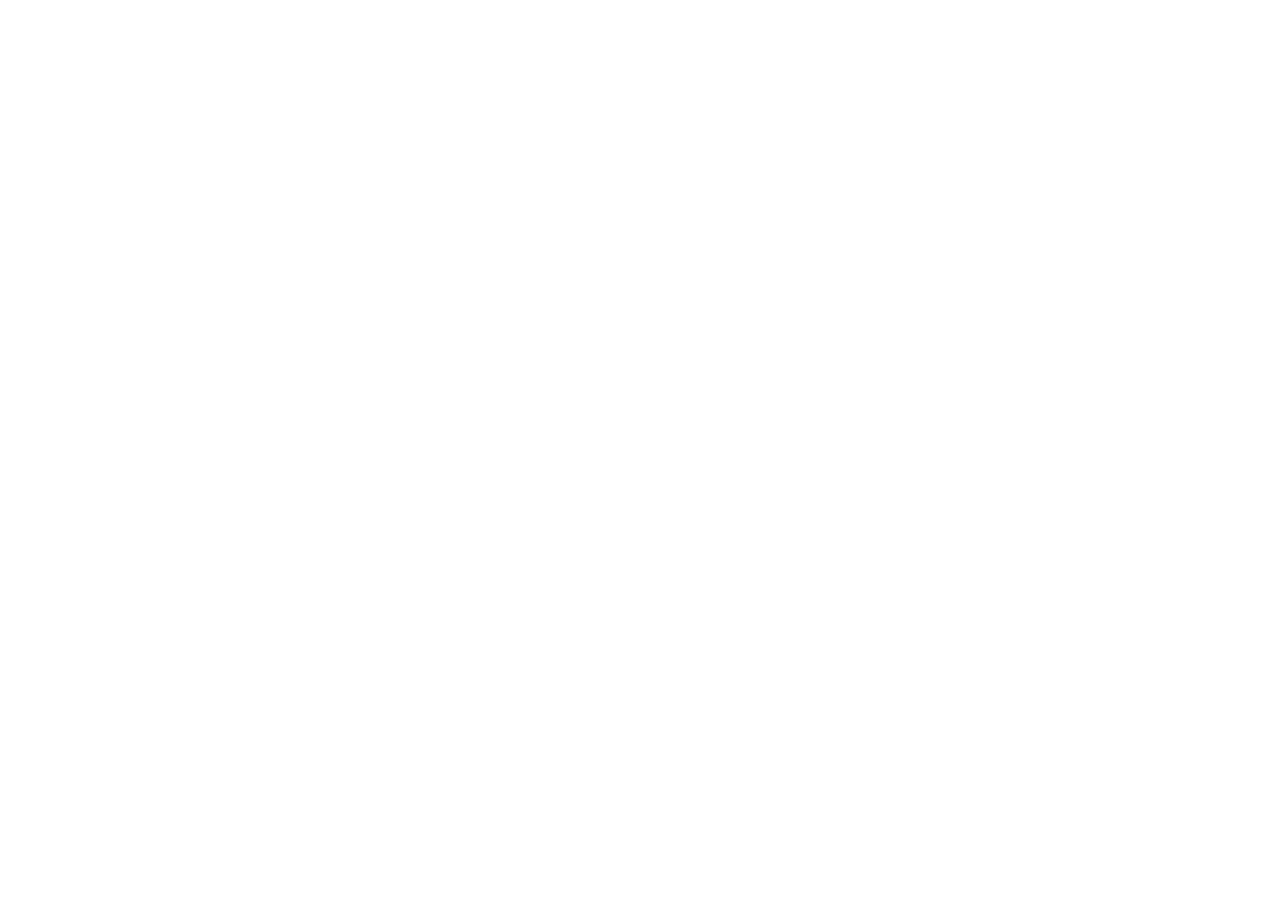
==== index.html @ 64173a0a "commit lan 1" ====
<html lang="en">

 <head>
     <meta charset="UTF-8">
     <meta name="viewport" content="width=device-width, initial-scale=1.0">
     <meta http-equiv="X-UA-Compatible" content="ie=edge">
     <link rel="stylesheet" href="index.css">
     <link href="https://pro.fontawesome.com/releases/v5.12.0/css/all.css" rel="stylesheet">
     <link rel="stylesheet" href="https://cdnjs.cloudflare.com/ajax/libs/font-awesome/5.11.2/css/all.min.css">
     <link href="https://fonts.googleapis.com/css?family=Open+Sans&display=swap" rel="stylesheet">
     <script src="https://www.gstatic.com/firebasejs/7.9.2/firebase-app.js"></script>
     <script src="https://www.gstatic.com/firebasejs/7.9.2/firebase-auth.js"></script>
     <script src="https://www.gstatic.com/firebasejs/7.9.2/firebase-firestore.js"></script>

     <script>
        
         var firebaseConfig = {
             apiKey: "AIzaSyAkQfJktu49QYyz54HTyRzKGg8hmGnRv_Q",
             authDomain: "wheretogo-b06b7.firebaseapp.com",
             databaseURL: "https://wheretogo-b06b7.firebaseio.com",
             projectId: "wheretogo-b06b7",
             storageBucket: "wheretogo-b06b7.appspot.com",
             messagingSenderId: "203133340545",
             appId: "1:203133340545:web:3f6811d3d455d923e5f680",
             measurementId: "G-H5BLBF9WV7"
         };
         firebase.initializeApp(firebaseConfig);
     </script>
     <script src="../classs/my project/js/components.js"></script>
     <script src="../classs/my project/js/main.js"></script>
     <script src="../classs/my project/js/view.js"></script>
     <script src="../classs/my project/js/controller.js"></script>
     <script src="../classs/my project/js/model.js"></script>
     <script src="my project/js/ultils.js"></script>
     <title>MIND X </title>
 </head>

 <body>
     <div id="app"></div>
 </body>

 </html>
---- index.css ----
* {
    margin: 0px;
    padding: 0px;
    font-size: 13px;
    box-sizing: border-box;
    font-family: 'Open Sans';
  }
  
  .input-wrapper>input {
    padding: 10px;
    width: 100%;
    height: 38px;
    border: 1px solid #f2f2f2;
    border-radius: 5px;
  }
  
  a {
    color: #000000;
    text-decoration: none;
  }
  
  a:hover {
    text-decoration: underline;
  }
  
  button {
    height: 38px;
    width: 120px;
    padding: 10px;
    border-radius: 5px;
    background: #4482ff;
    color: #ffffff;
  }
  
  button:hover {
    cursor: pointer;
  }
  
  button:disabled {
    background: #f2f2f2;
  }
  
  .btn-icon {
    height: 20px;
    width: 20px;
    padding: 0px;
  }
  
  /* nav */
  .main-nav {
    height: 38px;
    padding: 10px;
    display: flex;
    justify-content: flex-end;
    background: #4482ff;
    color: #ffffff;
  }
  
  .main-nav>* {
    margin-right: 10px;
  }
  
  /* auth */
  .sign-up-container {
    display: flex;
    justify-content: flex-end;
    height: 100vh;
    background: url("../img/register-background.jpg") center center no-repeat;
    background-size: cover;
  }
  
  .form-sign-up,.form-sign-in {
    min-width: 500px;
    background: #ffffff;
  }
  
  .sign-in-container {
    display: flex;
    justify-content: flex-end;
    height: 100vh;
    background: url("../img/login-background.jpg") center center no-repeat;
    background-size: cover;
  }
  
  .form-header>h3 {
    padding: 50px 0px;
    font-size: 32px;
    text-align: center;
    color: #7b8396;
  }
  
  .form-content {
    padding: 0px 50px;
  }
  
  .form-content>* {
    margin-bottom: 10px;
  }
  
  .name-wrapper {
    display: flex;
    justify-content: space-between;
  }
  
  .name-wrapper>.input-wrapper {
    width: calc(50% - 5px);
  }
  
  .form-footer {
    padding: 0px 50px;
    display: flex;
    justify-content: space-between;
  }
  
  .message-error {
    color: #ff0000;
  }
  
  .message-success {
    color: #00ff00;
  }
  
  /* chat */
  .chat-container {
    display: flex;
    width: 100%;
    height: calc(100vh - 38px);
  }
  
  .aside-left {
    width: 15%;
  }
  
  .current-conversation {
    width: 70%;
  }
  
  .aside-right {
    width: 15%;
  }
  
  .list-conversation {
    padding: 10px;
    max-height: 60%;
    overflow-y: auto;
  }
  
  .list-conversation>.conversation {
    margin-bottom: 10px;
  }
  
  .conversation:hover {
    cursor: pointer;
  }
  
  .conversation.current {
    background: #f2f2f2;
  }
  
  .conversation-title {
    font-weight: 700;
    white-space: nowrap;
    overflow: hidden;
    text-overflow: ellipsis;
  }
  
  .conversation-members {
    font-size: 10px;
    font-style: italic;
  }
  
  .form-add-conversation {
    padding: 10px;
  }
  
  .form-add-conversation>* {
    margin-bottom: 10px;
  }
  
  .list-message-chat {
    width: 100%;
    height: calc(100% - 38px);
    padding: 10px;
    overflow-y: auto;
  }
  
  .list-message-chat>.message-chat {
    margin-bottom: 10px;
  }
  
  .message-chat>span {
    max-width: 50%;
    display: inline-block;
    padding: 10px;
    border: 1px solid #4482ff;
    border-radius: 5px;
    color: #4482ff;
    word-break: break-word;
  }
  
  .message-chat.your {
    text-align: right;
  }
  
  .form-add-message-chat {
    display: flex;
    width: 100%;
    height: 38px;
  }
  
  .form-add-message-chat>.input-wrapper {
    width: calc(100% - 120px);
    /* width: 100%; */
  }
  
  .details-current-conversation {
    padding: 10px;
  }
  
  .details-current-conversation>* {
    margin-bottom: 10px;
  }
  
  .conversation-email {
    font-weight: 700;
    white-space: nowrap;
    overflow: hidden;
    text-overflow: ellipsis;
  }
  
  .conversation-created-at {
    font-size: 10px;
    font-style: italic;
  }
  
  .btn-leave-conversation-wrapper {
    padding: 10px;
  }
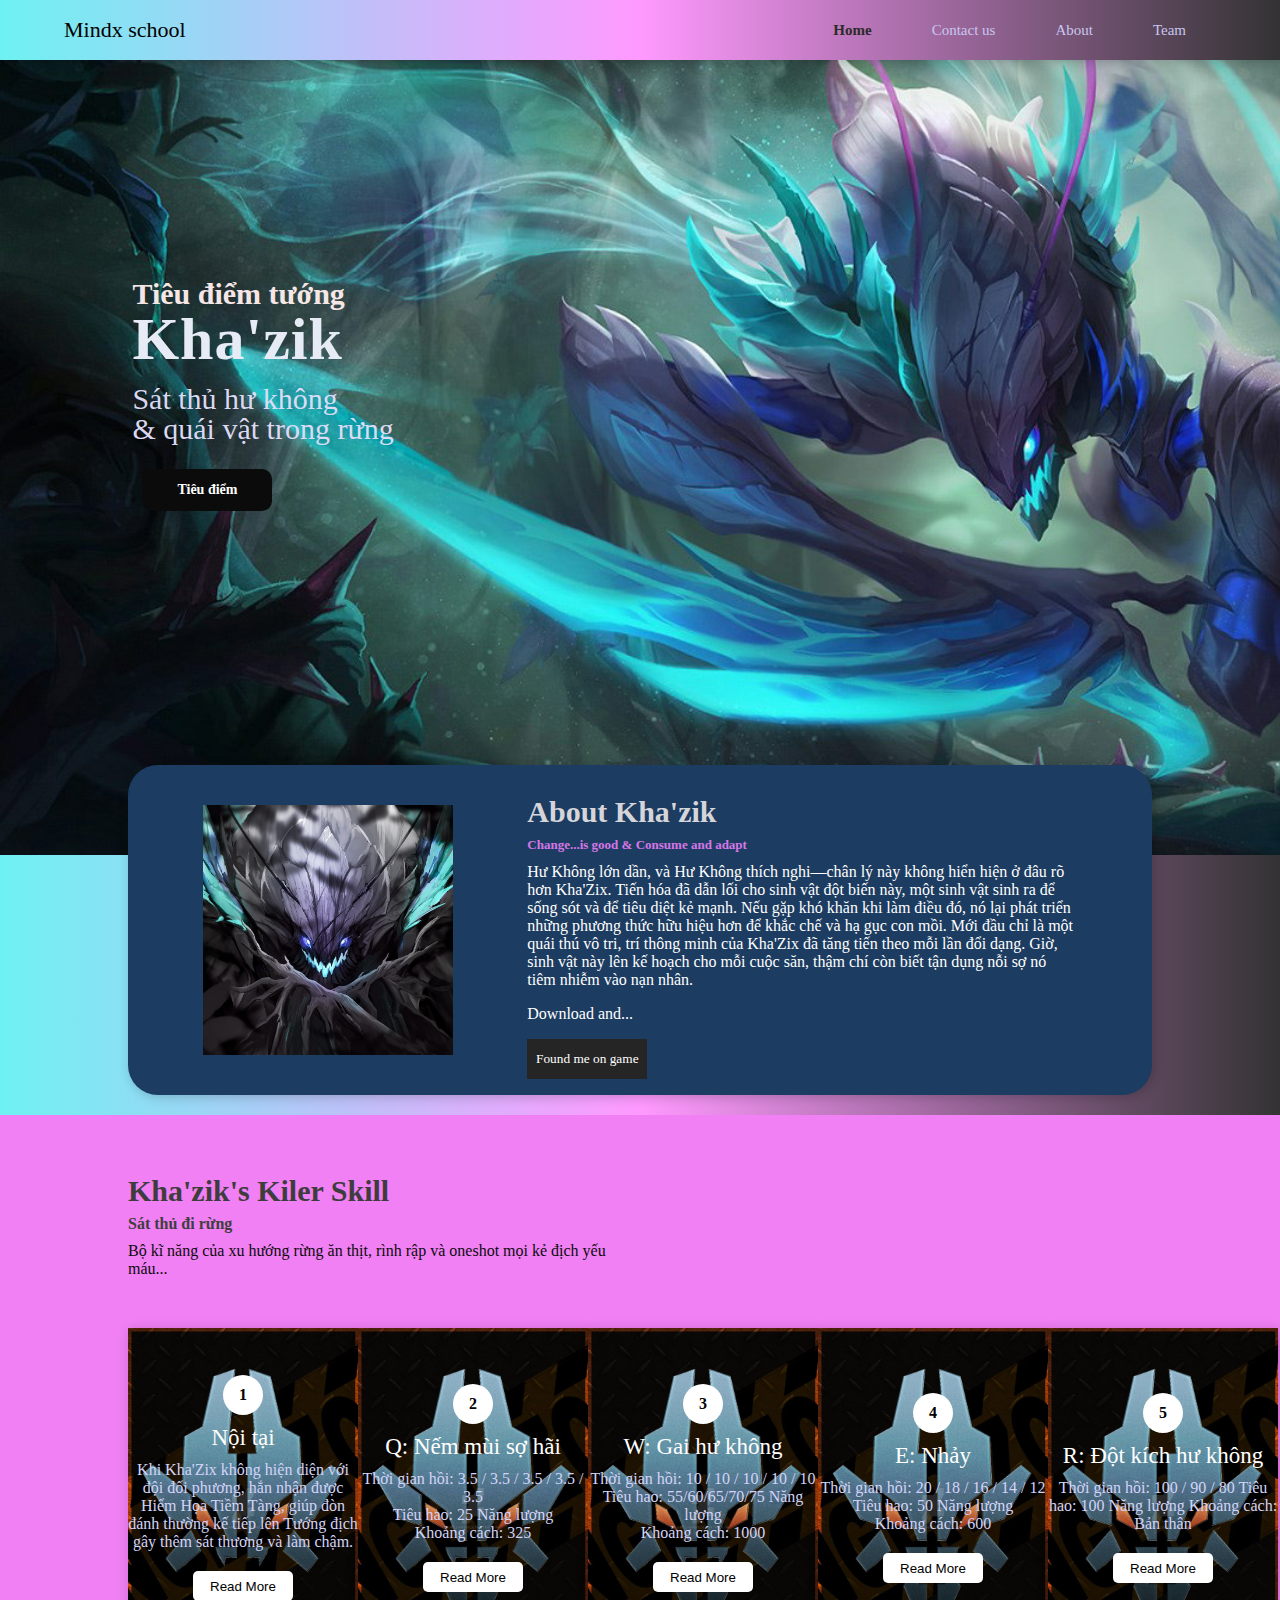
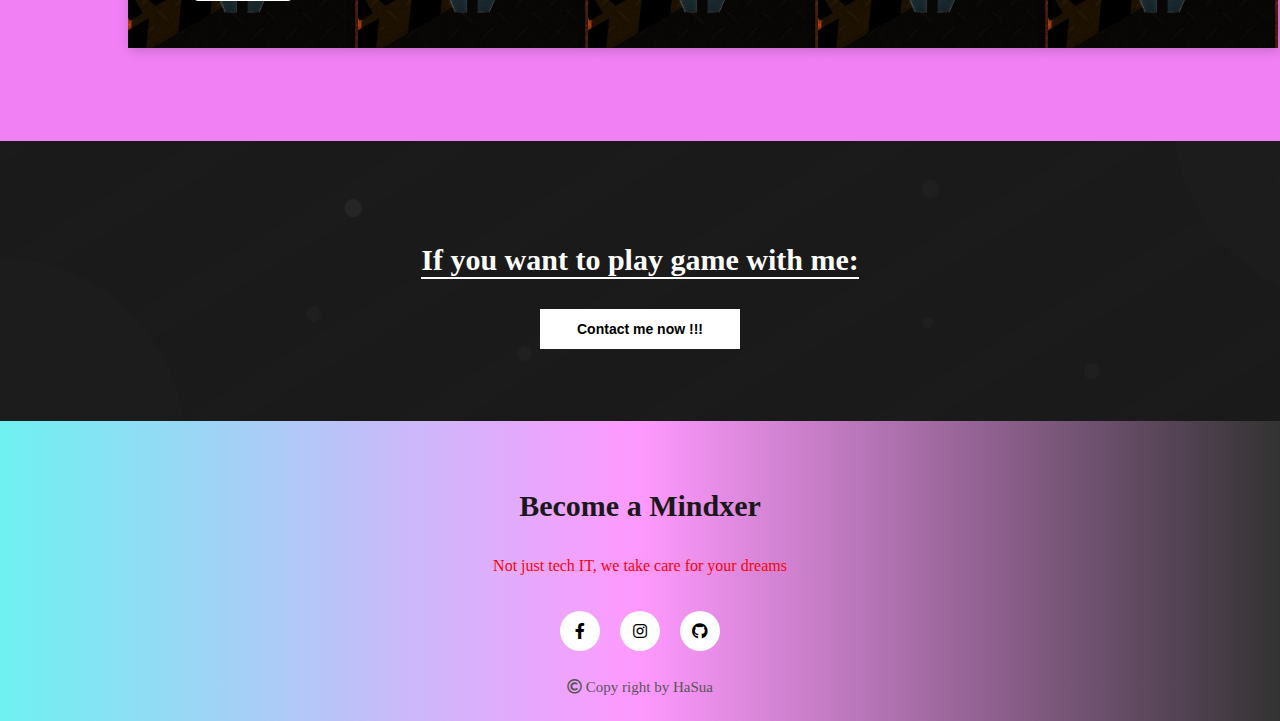
==== commit a0723ba7: "my new pet" ====
--- a/index.html
+++ b/index.html
@@ -1,42 +1,186 @@
- <html lang="en">
+<!DOCTYPE html>
+<html lang="en">
 
- <head>
-     <meta charset="UTF-8">
-     <meta name="viewport" content="width=device-width, initial-scale=1.0">
-     <meta http-equiv="X-UA-Compatible" content="ie=edge">
-     <link rel="stylesheet" href="index.css">
-     <link href="https://pro.fontawesome.com/releases/v5.12.0/css/all.css" rel="stylesheet">
-     <link rel="stylesheet" href="https://cdnjs.cloudflare.com/ajax/libs/font-awesome/5.11.2/css/all.min.css">
-     <link href="https://fonts.googleapis.com/css?family=Open+Sans&display=swap" rel="stylesheet">
-     <script src="https://www.gstatic.com/firebasejs/7.9.2/firebase-app.js"></script>
-     <script src="https://www.gstatic.com/firebasejs/7.9.2/firebase-auth.js"></script>
-     <script src="https://www.gstatic.com/firebasejs/7.9.2/firebase-firestore.js"></script>
+<head>
+    <meta charset="UTF-8">
+    <meta name="viewport" content="width=device-width, initial-scale=1.0">
+    <title>Portfolio-2</title>
+    <link rel="stylesheet" href="pet1.css">
+    <link href="https://pro.fontawesome.com/releases/v5.12.0/css/all.css" rel="stylesheet">
+</head>
 
-     <script>
-        
-         var firebaseConfig = {
-             apiKey: "AIzaSyAkQfJktu49QYyz54HTyRzKGg8hmGnRv_Q",
-             authDomain: "wheretogo-b06b7.firebaseapp.com",
-             databaseURL: "https://wheretogo-b06b7.firebaseio.com",
-             projectId: "wheretogo-b06b7",
-             storageBucket: "wheretogo-b06b7.appspot.com",
-             messagingSenderId: "203133340545",
-             appId: "1:203133340545:web:3f6811d3d455d923e5f680",
-             measurementId: "G-H5BLBF9WV7"
-         };
-         firebase.initializeApp(firebaseConfig);
-     </script>
-     <script src="../classs/my project/js/components.js"></script>
-     <script src="../classs/my project/js/main.js"></script>
-     <script src="../classs/my project/js/view.js"></script>
-     <script src="../classs/my project/js/controller.js"></script>
-     <script src="../classs/my project/js/model.js"></script>
-     <script src="my project/js/ultils.js"></script>
-     <title>MIND X </title>
- </head>
+<body>
+    <section>
+        <!-- navigation -->
+        <nav>
+            <!-- logo -->
+            <a href="#" class="logo">Mindx school</a>
+            <!-- menu -->
+            <ul>
+                <li><a href="#" class="active">Home</a></li>
+                <li><a href="#">Contact us</a></li>
+                <li><a href="#">About</a></li>
+                <li><a href="#">Team</a></li>
 
- <body>
-     <div id="app"></div>
- </body>
+            </ul>
+        </nav>
+        <!-- text  -->
+        <div class="fix-lost">
+            <div class="text-container">
+                <p>Tiêu điểm tướng</p>
+                <p>Kha'zik</p>
+                <p>Sát thủ hư không <br> & quái vật trong rừng </p>
+                <button class="down-cv" type="button">Tiêu điểm</button>
+            </div>
+            <div class="modal" id="myModal">
+                <span class="close">&times;</span>
+                <iframe width="100%" height="800px" class="video" src="https://www.youtube.com/embed/H2dM0LzJDK4"
+                    frameborder="0" allow="accelerometer; autoplay; encrypted-media; gyroscope; picture-in-picture"
+                    allowfullscreen></iframe>
+            </div>
 
- </html>+    </section>
+    <!-- about section -->
+    <div class="about-container">
+        <!-- img  -->
+        <img src="./imagines/kha'zik1.jpg" alt="">
+        <!-- about-text -->
+        <div class="about-text">
+            <p>About Kha'zik</p>
+            <p>Change...is good & Consume and adapt</p>
+            <p>Hư Không lớn dần, và Hư Không thích nghi—chân lý này không hiển hiện ở đâu rõ hơn Kha'Zix. Tiến hóa đã
+                dẫn lối cho sinh vật đột biến này, một sinh vật sinh ra để sống sót và để tiêu diệt kẻ mạnh. Nếu gặp khó
+                khăn khi làm điều đó, nó lại phát triển những phương thức hữu hiệu hơn để khắc chế và hạ gục con mồi.
+                Mới đầu chỉ là một quái thú vô tri, trí thông minh của Kha'Zix đã tăng tiến theo mỗi lần đổi dạng. Giờ,
+                sinh vật này lên kế hoạch cho mỗi cuộc săn, thậm chí còn biết tận dụng nỗi sợ nó tiêm nhiễm vào nạn
+                nhân.
+            </p>
+            <p>Download and...</p>
+            <!-- button  -->
+            <a href="https://taigame.lienminh.garena.vn/#/"><button type="button" href=>Found me on game </button> </a>
+
+        </div>
+    </div>
+    <!-- service  -->
+    <div class="services">
+        <div class="services-text">
+            <p>Kha'zik's Kiler Skill</p>
+            <p>Sát thủ đi rừng </p>
+            <p>Bộ kĩ năng của xu hướng rừng ăn thịt, rình rập và oneshot mọi kẻ địch yếu máu...</p>
+        </div>
+        <!-- box  -->
+        <div class="box-container">
+            <div class="box-1">
+                <span>1</span>
+                <p class="heading">Nội tại</p>
+                <p class="details">Khi Kha'Zix không hiện diện với đội đối phương, hắn nhận được Hiểm Họa Tiềm Tàng, giúp đòn đánh thường kế tiếp lên Tướng địch gây thêm sát thương và làm chậm.</p>
+                <button id="modal">Read More</button>
+                <!-- ----------- -->    
+            </div>
+            <!-- -------- -->
+            <div class="box-2">
+                <span>2</span>
+                <p class="heading">Q: Nếm mùi sợ hãi</p>
+                <p class="details">Thời gian hồi: 3.5 / 3.5 / 3.5 / 3.5 / 3.5 </br>
+                    Tiêu hao: 25 Năng lượng </br>
+                    Khoảng cách: 325</p>
+                    <button id="modal-1">Read More</button>
+                    <!-- ----------- -->
+                    <div class="modal1" id="myModal-1">
+                        <h1 class="close1">&times;</h1>
+                        <mark>Kha'Zix sẽ đánh dấu những kẻ địch bị cô lập. Nếm Mùi Sợ Hãi gây sát thương vật lí lên một đơn vị. Sát thương sẽ gia tăng nếu đơn vị đó đang bị cô lập.</br> Nếu hắn chọn Móng Vuốt Tiến Hóa, sẽ gây thêm sát thương thêm trên các đơn vị còn thấp máu. Kha'Zix cũng được tăng thêm tầm đánh và khoảng cách sử dụng Nếm Mùi Sợ Hãi.</br>
+    
+                            Nội tại: Đánh dấu những kẻ địch bị cô lập khỏi đồng đội.</br>
+                            
+                            Kích hoạt: Gây 55/80/105/130/155 (+120% sát thương vật lí cộng thêm) sát thương vật lí. Nếu kẻ địch bị cô lập, lượng sát thương sẽ tăng lên 30%.</br>
+                            
+                            Móng Vuốt Tiến Hóa: Nếu mục tiêu bị cô lập, gây thêm 10/20/30/40/50/60/70/80/90/100/110/120/130/140/150/160/170/180 (+104% sát thương vật lý cộng thêm) sát thương vật lí. Gia tăng tầm của Nếm Mùi Sợ Hãi và các đòn đánh thường của Kha'Zix thêm 50.</mark>
+                    </div>
+                </div>
+            <!-- -------- -->
+            <div class="box-3">
+                <span>3</span>
+                <p class="heading">W: Gai hư không</p>
+                <p class="details">Thời gian hồi: 10 / 10 / 10 / 10 / 10 </br>
+                    Tiêu hao: 55/60/65/70/75 Năng lượng </br>
+                    Khoảng cách: 1000</p>
+                <button id="modal-2">Read More</button>
+                <!-- ----------- -->
+                <div class="modal2" id="myModal-2">
+                    <h1 class="close2">&times;</h1>
+                    <mark>Kha'Zix bắn ra những cái gai làm chậm và gây sát thương vật lí lên tất cả kẻ địch gần bên. Kha'Zix sẽ được hồi máu lại nếu hắn đứng bên trong vụ nổ.</br> Nếu hắn chọn Chùm Gai Tiến Hóa, Gai Hư Không sẽ bắn ba luồng ra theo hình nón, đồng thời hiệu ứng làm chậm của Gai Hư Không được cường hóa.</br>
+
+                        Bắn ra những cái gai bùng nổ, gây 75/115/155/195/235 (+100% sát thương vật lí cộng thêm) sát thương vật lí lên tất cả những kẻ địch cạnh bên (Gây thêm 20% sát thương lên quái) và làm chậm các nạn nhân đi 20% trong 2 giây. Hồi cho Kha'Zix 40/70/100/130/160 (+50% sức mạnh phép thuật) máu nếu hắn đứng trong bán kính vụ nổ.</br>
+                        
+                        Chùm Gai Tiến Hóa: Gai Hư Không bắn ra ba luồng theo hình nón và làm chậm kẻ địch đi 50% trong 2 giây. Nếu mục tiêu là tướng địch, Kha'Zix sẽ nhìn thấy chúng (không có hiệu lực với các đơn vị tàng hình).</mark>
+                </div>
+
+            </div>
+            <!-- -------- -->
+            <div class="box-4">
+                <span>4</span>
+                <p class="heading">E: Nhảy</p>
+                <p class="details">Thời gian hồi: 20 / 18 / 16 / 14 / 12 </br>
+                    Tiêu hao: 50 Năng lượng </br>
+                    Khoảng cách: 600</p>
+                    <button id="modal-3">Read More</button>
+                    <!-- ----------- -->
+                    <div class="modal3" id="myModal-3">
+                        <h1 class="close3">&times;</h1>
+                        <mark>Kha'Zix nhảy đến một khu vực, gây sát thương vật lí tại điểm đáp xuống. Nếu hắn chọn Tung Cánh Tiến Hóa, tầm nhảy sẽ được tăng cao. </br> Ngoài ra hỗ trợ hoặc hạ gục tướng sẽ lập tức hoàn thành thời gian hồi của Nhảy.</br>
+
+                            Nhảy tới một khu vực đã chọn, gây 65/100/135/170/205 (+80% sát thương vật lí cộng thêm) sát thương vật lí.</br>
+                            
+                            Tung Cánh Tiến Hóa: Gia tăng tầm Nhảy. Hạ gục và hỗ trợ sẽ lập tức hoàn thành thời gian hồi của Nhảy.</mark>
+                    </div>
+                </div>
+            <!-- -------- -->
+            <div class="box-5">
+                <span>5</span>
+                <p class="heading">R: Đột kích hư không</p>
+                <p class="details">Thời gian hồi: 100 / 90 / 80
+                    Tiêu hao: 100 Năng lượng
+                    Khoảng cách: Bản thân</p>
+                    <button id="modal-4">Read More</button>
+                    <!-- ----------- -->
+                    <div class="modal4" id="myModal-4">
+                        <h1 class="close4">&times;</h1>
+                        <mark>Cho phép Kha'Zix tiến hóa một kĩ năng, giúp có thêm hiệu ứng đặc biệt. Khi kích hoạt thì Đột Kích Hư Không sẽ cho Kha'Zix tàng hình và Hiểm Họa Tiềm Tàng, giúp gia tăng Tốc độ Di chuyển. </br> Nếu hắn chọn Kích hoạt Ngụy Trang Tiến Hóa, Đột Kích Hư Không sẽ có thể được dùng đến ba lần còn Kha'Zix sẽ nhận giảm sát thương trong khi đang tàng hình. </br>
+
+                            Nội tại: Lên cấp chiêu Đột Kích Hư Không sẽ cho phép Kha'Zix tiến hóa một trong các kĩ năng của hắn.</br>
+                            
+                            Kích hoạt: Tàng hình trong 1 giây. Kích hoạt Hiểm Họa Tiềm Tàng và gia tăng Tốc độ Di chuyển của Kha'Zix thêm 40%. Ngoài ra Kha'Zix còn có thể chạy xuyên vật thể khi đang tàng hình.</br> Đột Kích Hư Không có thể được dùng thêm lần thứ hai trong vòng 15 giây.</br>
+                            
+                            Ngụy Trang Tiến Hóa: Đột Kích Hư Không có thể được dùng ba lần, đồng thời gia tăng thời gian hiệu lực lên 2 giây.</mark>
+                    </div>
+                </div>
+
+
+        </div>
+    </div>
+    <!-- contact me  -->
+    <div class="contact-me">
+        <p>If you want to play game with me:</p>
+        <a href="https://www.facebook.com/hongha.nguyen.71697"><button>Contact me now !!!</button>
+        </a>
+    </div>
+    <!-- footer  -->
+    <footer>
+        <p>Become a Mindxer</p>
+        <p>Not just tech IT, we take care for your dreams </p>
+        <!-- social  -->
+        <div class="social-icon">
+            <a href="https://www.facebook.com/MindX.School/"><i class="fab fa-facebook-f"></i></a>
+            <a href="https://www.instagram.com/mindx.school/?hl=vi"><i class="fab fa-instagram"></i></a>
+            <a href="https://github.com/minhduc9699/mxFirebase"><i class="fab fa-github"></i></a>
+        </div>
+        <p class="copy-right"> <i class="far fa-copyright"></i> Copy right by HaSua</p>
+        <div id="myModal" class="modal">
+
+            <!-- Modal content -->
+    </footer>
+
+    <script src="./index1.js"></script>
+</body>
+
+</html>--- a/pet1.css
+++ b/pet1.css
@@ -0,0 +1,465 @@
+@charset "utf-8";
+
+body {
+    background-image: linear-gradient(90deg,#6ef1f1,#ff99ff,#333333);
+    margin: 0px;
+    padding: 0px;
+}
+
+button:hover{
+    cursor: pointer;
+}
+ul {
+    list-style: none;
+}
+
+a {
+    text-decoration: none;
+}
+
+section {
+    width: 100%;
+    height: 95vh;
+    background-image: url("./imagines/Khazix_3.jpg");
+    background-repeat: no-repeat;
+    background-size: cover;
+    position: relative;
+}
+
+nav {
+    display: flex;
+    justify-content: space-between;
+    align-items: center;
+    height: 60px;
+    background-image: linear-gradient(90deg,#6ef1f1,#ff99ff,#333333);
+    box-shadow: 2px 2px 12px rgba(0, 0, 0, 0.2);
+    padding: 0px 5%;
+}
+
+nav ul {
+    display: flex;
+
+}
+
+nav ul li a {
+    margin: 30px;
+    font-family: mygrid pro regular;
+    color: rgb(201, 198, 240);
+    font-size: 15px;
+    font-weight: 7000;
+}
+
+.logo {
+    font-family: cursive;
+    color: #000000;
+    font-size: 22px;
+}
+
+.active {
+    font-weight: bold;
+    color: #2d2a2a;
+}
+
+.text-container p:nth-child(1) {
+    font-family: calibri;
+    font-weight: bold;
+    color: rgb(246, 231, 230);
+    font-size: 30px;
+}
+
+.text-container p:nth-child(2) {
+    font-family: calibri;
+    font-weight: bold;
+    letter-spacing: 1px;
+    color: rgb(230, 235, 246);
+    font-size: 60px;
+}
+
+.text-container p:nth-child(3) {
+    font-family: myriad pro regular;
+    color: rgba(225, 222, 248, 0.979);
+    font-size: 30px;
+    line-height: 30px;
+}
+
+.text-container p {
+    line-height: 0px;
+    margin: 45px 0px 25px;
+}
+
+.text-container {
+    position: absolute;
+    left: 13%;
+    top: 42%;
+    transform: translate(-13%, -42%);
+}
+
+.text-container button {
+    width: 130px;
+    height: 42px;
+    border-radius: 10px;
+    font-family: calibri;
+    font-weight: bold;
+    outline: none;
+    font-size: 14px;
+    margin: 0px 10px;
+}
+
+
+
+.down-cv {
+    background-color: #0b0b0b;
+    color: #ffffff;
+    border: none;
+}
+
+button:active {
+    transform: scale(1.1);
+}
+
+
+.about-container {
+    width: 80%;
+    height: 330px;
+    background-color: #1c3c61;
+    border-radius: 30px;
+    box-shadow: 2px 2px 12px rgba(0, 0, 0, 0.2);
+    display: flex;
+    margin: -7% auto 20px auto;
+    position: relative;
+    justify-content: space-evenly;
+    align-items: center;
+}
+
+.about-container img {
+    height: 250px;
+}
+
+.about-text {
+    width: 550px;
+}
+
+.about-text p:nth-child(1) {
+    color: #d5d5da;
+    font-family: myriad pro;
+    font-weight: bold;
+    font-size: 30px;
+    line-height: 0px;
+}
+
+.about-text p:nth-child(2) {
+    color: #d577e7;
+    font-size: 13px;
+    font-family: myriad pro;
+    font-weight: bold;
+    line-height: 5px;
+}
+
+.about-text p:nth-child(3),
+.about-text p:nth-child(4) {
+    color: #ffffff;
+    font-family: calibri;
+    font-size: 16px;
+}
+
+.about-text button {
+    width: 120px;
+    height: 40px;
+    color: #ffffff;
+    outline: none;
+    border: none;
+    font-family: calibri;
+    background-color: #262525;
+}
+
+.services {
+    height: 600px;
+    background-color: #f180f5;
+    padding: 2% 10% 0px 10%;
+}
+
+.services-text p:nth-child(1) {
+    font-family: calibri;
+    font-weight: bold;
+    color: #3e3d3d;
+    font-size: 30px;
+    line-height: 0px;
+}
+
+.services-text p:nth-child(2) {
+    font-family: calibri;
+    font-weight: bold;
+    color: #3e3e3d;
+    line-height: 5px;
+}
+
+.services-text p:nth-child(3) {
+    font-family: calibri;
+    color: #0c0c0c;
+}
+
+.services-text {
+    width: 500px;
+    margin: 50px 0px;
+}
+
+.box-1,
+.box-2,
+.box-3,
+.box-4,
+.box-5 {
+    width: 300px;
+    height: 320px;
+    background-repeat: no-repeat ;
+    background-size: cover;
+    box-shadow: 2px 2px 12px rgba(0, 0, 0, 0.2);
+    display: flex;
+    justify-content: center;
+    align-items: center;
+    flex-direction: column;
+}
+
+.box-container {
+    display: flex;
+    justify-content: space-between;
+}
+
+.box-1 {
+    background-image: url(./imagines/Mecha\ Khazix.jpg);
+}
+
+.box-2 {
+    background-image: url(./imagines/Mecha\ Khazix.jpg);
+}
+
+.box-3 {
+    background-image: url(./imagines/Mecha\ Khazix.jpg);
+}
+.box-4 {
+    background-image: url(./imagines/Mecha\ Khazix.jpg);
+}
+.box-5 {
+    background-image: url(./imagines/Mecha\ Khazix.jpg);
+}
+
+
+.box-1 span,
+.box-2 span,
+.box-3 span,
+.box-4 span,
+.box-5 span {
+    width: 40px;
+    height: 40px;
+    border-radius: 50%;
+    background-color: #ffffff;
+    display: flex;
+    justify-content: center;
+    align-items: center;
+    font-family: calibri;
+    font-weight: bold;
+}
+
+.box-1 p:nth-child(2),
+.box-2 p:nth-child(2),
+.box-3 p:nth-child(2),
+.box-4 p:nth-child(2),
+.box-5 p:nth-child(2)
+ {
+    color: #ffffff;
+    font-family: calibri ;
+    font-size: 23px;
+    line-height: 0px;
+}
+
+.box-1 p:nth-child(3),
+.box-2 p:nth-child(3),
+.box-3 p:nth-child(3),
+.box-4 p:nth-child(3),
+.box-5 p:nth-child(3) {
+    font-family: calibri;
+    text-align: center;
+    width: 230px;
+    margin: 0px 0px 20px 0px;
+    color: #d3d4f8;
+}
+
+.box-1 button,
+.box-2 button,
+.box-3 button,
+.box-4 button,
+.box-5 button {
+    width: 100px;
+    height: 30px;
+    background-color: #ffffff;
+    border: none;
+    outline:none;border-radius: 5px;
+
+}
+
+.contact-me{
+    width: 100%;
+    height: 280px;
+    background-image: url(./imagines/project\ in\ your\ mind.png);
+    background-size: cover ;
+    background-repeat: no-repeat;
+    display: flex;
+    flex-direction: column;
+    justify-content: center;
+    align-items: center;
+}
+.contact-me p{
+    color: #ffffff;
+    font-size: 30px;
+    font-family: calibri;
+    font-weight: bold;
+    border-bottom: 2px solid #ffffff;
+}
+.contact-me button{
+    width: 200px;
+    height: 40px;
+    background-color: #ffffff;
+    outline: none;
+    border: none;
+    font-size: 14px;
+    font-weight: bold;
+}
+footer{
+    height: 300px;
+    display: flex;
+    flex-direction: column;
+    justify-content: center;
+    align-items: center;
+    position: relative;
+}
+footer p{
+    font-family: calibri;
+}
+footer p:nth-child(1){
+    font-size: 30px;
+    font-weight: bold;
+    color: #191919;
+    line-height: 10px;
+}
+footer p:nth-child(2){
+    font-size: 16px;
+    color: #f80404;
+    width: 600px;
+    text-align: center;
+}
+.social-icon a{
+    width: 40px;
+    height: 40px;
+    display: flex;
+    justify-content: center;
+    align-items: center;
+    background-color: #ffffff;
+    margin: 20px 10px;
+    border-radius: 50%;
+}
+.social-icon{
+    display: flex;
+}
+.copy-right{
+    color: #565555;
+    font-size: 15px;
+    position: absolute;
+    left: 50%;
+    bottom: 10px;
+    transform: translateX(-50%);
+}
+.social-icon i{
+    color: #000000;
+}
+.social-icon a:hover{
+    background-color: #000000;
+    box-shadow: 2px 2px 12px rgba(0, 0, 0, 0.2);
+    transition: all ease 0.5s;
+}
+.social-icon a:hover i{
+    color: #ffffff;
+}
+
+/* responsive  */
+@media only screen and (max-width: 1218px){    
+    .services{
+        height: auto;
+        display: flex;
+        justify-content: center;
+        flex-direction: column;
+        align-items: center;
+    }
+    .box-container{
+        display: flex;
+        flex-wrap: wrap ;
+    }
+    .contact-me{
+        margin-top: 10px;
+    }
+}
+
+/* The Modal (background) */
+.modal {
+    display: none; /* Hidden by default */
+    position: fixed; /* Stay in place */
+    z-index: 1; /* Sit on top */
+    left: 0;
+    top: 0;
+    width: 100%; /* Full width */
+    height: 100%; /* Full height */
+    overflow: auto; /* Enable scroll if needed */
+    background-color: rgb(0,0,0); /* Fallback color */
+    background-color: rgba(0,0,0,0.4); /* Black w/ opacity */
+    order: 1;
+  }
+    
+  /* The Close Button */
+  .close,
+  .close1,
+  .close2,
+  .close3,
+  .close4,
+  .close5 {
+    color: #aaa;
+    float: right;
+    font-size: 40px;
+    font-weight: bold;
+    background-color: red;
+  }
+  
+  .close:hover,
+  .close:focus,
+  .close1:hover,
+  .close1:focus,
+  .close2:hover,
+  .close2:focus,
+  .close3:hover,
+  .close3:focus,
+  .close4:hover,
+  .close4:focus,
+  .close5:hover,
+  .close5:focus {
+    color: black;
+    text-decoration: none;
+    cursor: pointer;
+    background-color: white;
+  }  
+  
+  .modal1,
+  .modal2,
+  .modal3,
+  .modal4,
+  .modal5,
+  .modal6 {
+    display: none; /* Hidden by default */
+    position: fixed; /* Stay in place */
+    z-index: 1; /* Sit on top */
+    left: 0;
+    top: 0;
+    text-align: center;
+    width: 100%; /* Full width */
+    height: 100%; /* Full height */
+    overflow: auto; /* Enable scroll if needed */
+    background-color: rgb(0,0,0); /* Fallback color */
+    background-color: rgba(0,0,0,0.4); /* Black w/ opacity */
+    order: 1;
+  }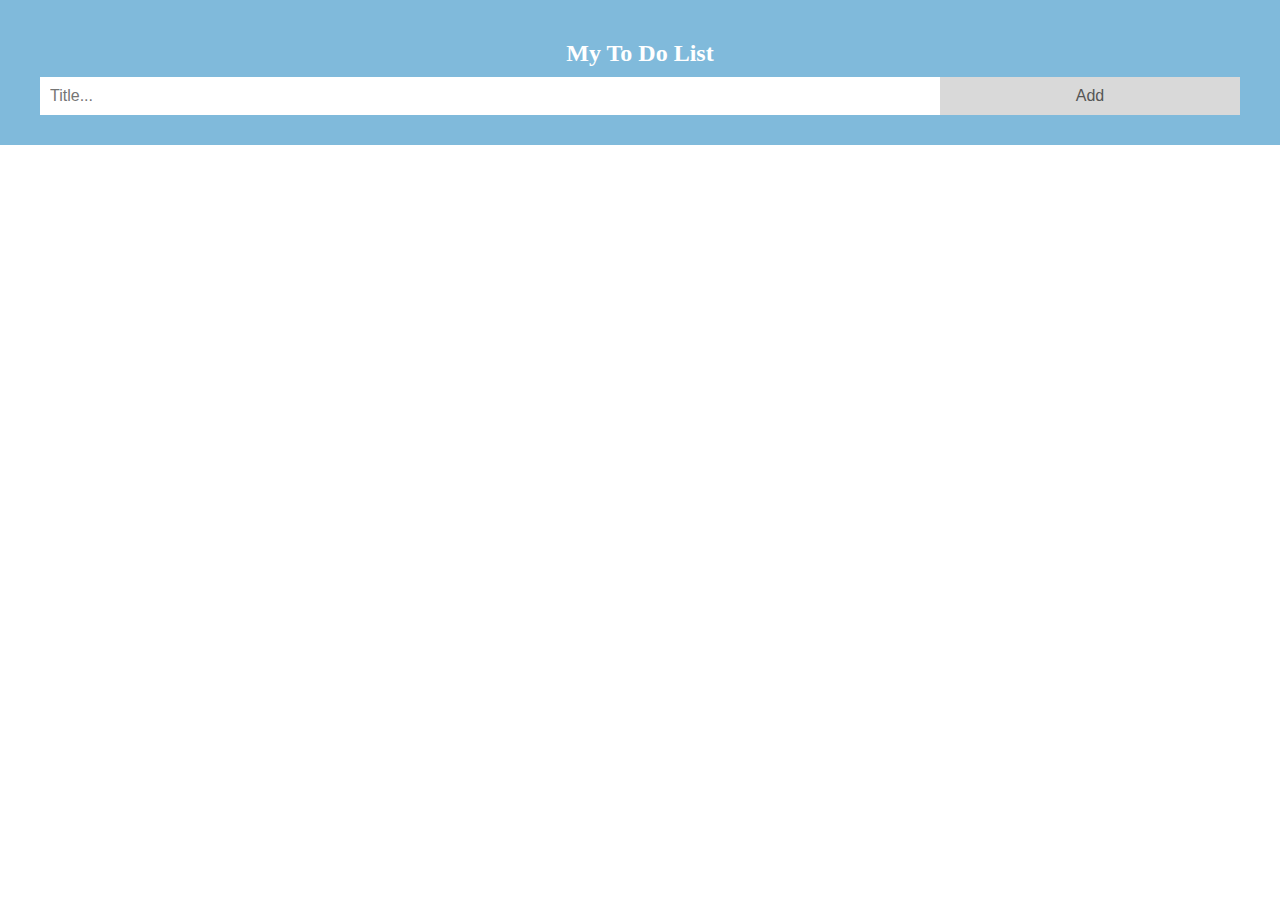
==== commit 9d93cf84: "my to-do list.1" ====
--- a/index.html
+++ b/index.html
@@ -4,183 +4,24 @@
 <head>
     <meta charset="UTF-8">
     <meta name="viewport" content="width=device-width, initial-scale=1.0">
-    <title>Portfolio-2</title>
-    <link rel="stylesheet" href="pet1.css">
-    <link href="https://pro.fontawesome.com/releases/v5.12.0/css/all.css" rel="stylesheet">
+    <title>Document</title>
+    <link rel="stylesheet" href="toDoList-pet.css">
 </head>
 
 <body>
-    <section>
-        <!-- navigation -->
-        <nav>
-            <!-- logo -->
-            <a href="#" class="logo">Mindx school</a>
-            <!-- menu -->
-            <ul>
-                <li><a href="#" class="active">Home</a></li>
-                <li><a href="#">Contact us</a></li>
-                <li><a href="#">About</a></li>
-                <li><a href="#">Team</a></li>
+    <form id="form-add-to-do" class="header">
+        <h2 style="margin: 10px">My To Do List</h2>
+        <div class="add-to-do-group">
+            <input type="text" name="content" id="to-do-content" placeholder="Title...">
+            <button type="submit" class="btn-add-to-do">Add</button>
+        </div>
+    </form>
 
-            </ul>
-        </nav>
-        <!-- text  -->
-        <div class="fix-lost">
-            <div class="text-container">
-                <p>Tiêu điểm tướng</p>
-                <p>Kha'zik</p>
-                <p>Sát thủ hư không <br> & quái vật trong rừng </p>
-                <button class="down-cv" type="button">Tiêu điểm</button>
-            </div>
-            <div class="modal" id="myModal">
-                <span class="close">&times;</span>
-                <iframe width="100%" height="800px" class="video" src="https://www.youtube.com/embed/H2dM0LzJDK4"
-                    frameborder="0" allow="accelerometer; autoplay; encrypted-media; gyroscope; picture-in-picture"
-                    allowfullscreen></iframe>
-            </div>
+    <ul id="to-do-list">
 
-    </section>
-    <!-- about section -->
-    <div class="about-container">
-        <!-- img  -->
-        <img src="./imagines/kha'zik1.jpg" alt="">
-        <!-- about-text -->
-        <div class="about-text">
-            <p>About Kha'zik</p>
-            <p>Change...is good & Consume and adapt</p>
-            <p>Hư Không lớn dần, và Hư Không thích nghi—chân lý này không hiển hiện ở đâu rõ hơn Kha'Zix. Tiến hóa đã
-                dẫn lối cho sinh vật đột biến này, một sinh vật sinh ra để sống sót và để tiêu diệt kẻ mạnh. Nếu gặp khó
-                khăn khi làm điều đó, nó lại phát triển những phương thức hữu hiệu hơn để khắc chế và hạ gục con mồi.
-                Mới đầu chỉ là một quái thú vô tri, trí thông minh của Kha'Zix đã tăng tiến theo mỗi lần đổi dạng. Giờ,
-                sinh vật này lên kế hoạch cho mỗi cuộc săn, thậm chí còn biết tận dụng nỗi sợ nó tiêm nhiễm vào nạn
-                nhân.
-            </p>
-            <p>Download and...</p>
-            <!-- button  -->
-            <a href="https://taigame.lienminh.garena.vn/#/"><button type="button" href=>Found me on game </button> </a>
+    </ul>
 
-        </div>
-    </div>
-    <!-- service  -->
-    <div class="services">
-        <div class="services-text">
-            <p>Kha'zik's Kiler Skill</p>
-            <p>Sát thủ đi rừng </p>
-            <p>Bộ kĩ năng của xu hướng rừng ăn thịt, rình rập và oneshot mọi kẻ địch yếu máu...</p>
-        </div>
-        <!-- box  -->
-        <div class="box-container">
-            <div class="box-1">
-                <span>1</span>
-                <p class="heading">Nội tại</p>
-                <p class="details">Khi Kha'Zix không hiện diện với đội đối phương, hắn nhận được Hiểm Họa Tiềm Tàng, giúp đòn đánh thường kế tiếp lên Tướng địch gây thêm sát thương và làm chậm.</p>
-                <button id="modal">Read More</button>
-                <!-- ----------- -->    
-            </div>
-            <!-- -------- -->
-            <div class="box-2">
-                <span>2</span>
-                <p class="heading">Q: Nếm mùi sợ hãi</p>
-                <p class="details">Thời gian hồi: 3.5 / 3.5 / 3.5 / 3.5 / 3.5 </br>
-                    Tiêu hao: 25 Năng lượng </br>
-                    Khoảng cách: 325</p>
-                    <button id="modal-1">Read More</button>
-                    <!-- ----------- -->
-                    <div class="modal1" id="myModal-1">
-                        <h1 class="close1">&times;</h1>
-                        <mark>Kha'Zix sẽ đánh dấu những kẻ địch bị cô lập. Nếm Mùi Sợ Hãi gây sát thương vật lí lên một đơn vị. Sát thương sẽ gia tăng nếu đơn vị đó đang bị cô lập.</br> Nếu hắn chọn Móng Vuốt Tiến Hóa, sẽ gây thêm sát thương thêm trên các đơn vị còn thấp máu. Kha'Zix cũng được tăng thêm tầm đánh và khoảng cách sử dụng Nếm Mùi Sợ Hãi.</br>
-    
-                            Nội tại: Đánh dấu những kẻ địch bị cô lập khỏi đồng đội.</br>
-                            
-                            Kích hoạt: Gây 55/80/105/130/155 (+120% sát thương vật lí cộng thêm) sát thương vật lí. Nếu kẻ địch bị cô lập, lượng sát thương sẽ tăng lên 30%.</br>
-                            
-                            Móng Vuốt Tiến Hóa: Nếu mục tiêu bị cô lập, gây thêm 10/20/30/40/50/60/70/80/90/100/110/120/130/140/150/160/170/180 (+104% sát thương vật lý cộng thêm) sát thương vật lí. Gia tăng tầm của Nếm Mùi Sợ Hãi và các đòn đánh thường của Kha'Zix thêm 50.</mark>
-                    </div>
-                </div>
-            <!-- -------- -->
-            <div class="box-3">
-                <span>3</span>
-                <p class="heading">W: Gai hư không</p>
-                <p class="details">Thời gian hồi: 10 / 10 / 10 / 10 / 10 </br>
-                    Tiêu hao: 55/60/65/70/75 Năng lượng </br>
-                    Khoảng cách: 1000</p>
-                <button id="modal-2">Read More</button>
-                <!-- ----------- -->
-                <div class="modal2" id="myModal-2">
-                    <h1 class="close2">&times;</h1>
-                    <mark>Kha'Zix bắn ra những cái gai làm chậm và gây sát thương vật lí lên tất cả kẻ địch gần bên. Kha'Zix sẽ được hồi máu lại nếu hắn đứng bên trong vụ nổ.</br> Nếu hắn chọn Chùm Gai Tiến Hóa, Gai Hư Không sẽ bắn ba luồng ra theo hình nón, đồng thời hiệu ứng làm chậm của Gai Hư Không được cường hóa.</br>
-
-                        Bắn ra những cái gai bùng nổ, gây 75/115/155/195/235 (+100% sát thương vật lí cộng thêm) sát thương vật lí lên tất cả những kẻ địch cạnh bên (Gây thêm 20% sát thương lên quái) và làm chậm các nạn nhân đi 20% trong 2 giây. Hồi cho Kha'Zix 40/70/100/130/160 (+50% sức mạnh phép thuật) máu nếu hắn đứng trong bán kính vụ nổ.</br>
-                        
-                        Chùm Gai Tiến Hóa: Gai Hư Không bắn ra ba luồng theo hình nón và làm chậm kẻ địch đi 50% trong 2 giây. Nếu mục tiêu là tướng địch, Kha'Zix sẽ nhìn thấy chúng (không có hiệu lực với các đơn vị tàng hình).</mark>
-                </div>
-
-            </div>
-            <!-- -------- -->
-            <div class="box-4">
-                <span>4</span>
-                <p class="heading">E: Nhảy</p>
-                <p class="details">Thời gian hồi: 20 / 18 / 16 / 14 / 12 </br>
-                    Tiêu hao: 50 Năng lượng </br>
-                    Khoảng cách: 600</p>
-                    <button id="modal-3">Read More</button>
-                    <!-- ----------- -->
-                    <div class="modal3" id="myModal-3">
-                        <h1 class="close3">&times;</h1>
-                        <mark>Kha'Zix nhảy đến một khu vực, gây sát thương vật lí tại điểm đáp xuống. Nếu hắn chọn Tung Cánh Tiến Hóa, tầm nhảy sẽ được tăng cao. </br> Ngoài ra hỗ trợ hoặc hạ gục tướng sẽ lập tức hoàn thành thời gian hồi của Nhảy.</br>
-
-                            Nhảy tới một khu vực đã chọn, gây 65/100/135/170/205 (+80% sát thương vật lí cộng thêm) sát thương vật lí.</br>
-                            
-                            Tung Cánh Tiến Hóa: Gia tăng tầm Nhảy. Hạ gục và hỗ trợ sẽ lập tức hoàn thành thời gian hồi của Nhảy.</mark>
-                    </div>
-                </div>
-            <!-- -------- -->
-            <div class="box-5">
-                <span>5</span>
-                <p class="heading">R: Đột kích hư không</p>
-                <p class="details">Thời gian hồi: 100 / 90 / 80
-                    Tiêu hao: 100 Năng lượng
-                    Khoảng cách: Bản thân</p>
-                    <button id="modal-4">Read More</button>
-                    <!-- ----------- -->
-                    <div class="modal4" id="myModal-4">
-                        <h1 class="close4">&times;</h1>
-                        <mark>Cho phép Kha'Zix tiến hóa một kĩ năng, giúp có thêm hiệu ứng đặc biệt. Khi kích hoạt thì Đột Kích Hư Không sẽ cho Kha'Zix tàng hình và Hiểm Họa Tiềm Tàng, giúp gia tăng Tốc độ Di chuyển. </br> Nếu hắn chọn Kích hoạt Ngụy Trang Tiến Hóa, Đột Kích Hư Không sẽ có thể được dùng đến ba lần còn Kha'Zix sẽ nhận giảm sát thương trong khi đang tàng hình. </br>
-
-                            Nội tại: Lên cấp chiêu Đột Kích Hư Không sẽ cho phép Kha'Zix tiến hóa một trong các kĩ năng của hắn.</br>
-                            
-                            Kích hoạt: Tàng hình trong 1 giây. Kích hoạt Hiểm Họa Tiềm Tàng và gia tăng Tốc độ Di chuyển của Kha'Zix thêm 40%. Ngoài ra Kha'Zix còn có thể chạy xuyên vật thể khi đang tàng hình.</br> Đột Kích Hư Không có thể được dùng thêm lần thứ hai trong vòng 15 giây.</br>
-                            
-                            Ngụy Trang Tiến Hóa: Đột Kích Hư Không có thể được dùng ba lần, đồng thời gia tăng thời gian hiệu lực lên 2 giây.</mark>
-                    </div>
-                </div>
-
-
-        </div>
-    </div>
-    <!-- contact me  -->
-    <div class="contact-me">
-        <p>If you want to play game with me:</p>
-        <a href="https://www.facebook.com/hongha.nguyen.71697"><button>Contact me now !!!</button>
-        </a>
-    </div>
-    <!-- footer  -->
-    <footer>
-        <p>Become a Mindxer</p>
-        <p>Not just tech IT, we take care for your dreams </p>
-        <!-- social  -->
-        <div class="social-icon">
-            <a href="https://www.facebook.com/MindX.School/"><i class="fab fa-facebook-f"></i></a>
-            <a href="https://www.instagram.com/mindx.school/?hl=vi"><i class="fab fa-instagram"></i></a>
-            <a href="https://github.com/minhduc9699/mxFirebase"><i class="fab fa-github"></i></a>
-        </div>
-        <p class="copy-right"> <i class="far fa-copyright"></i> Copy right by HaSua</p>
-        <div id="myModal" class="modal">
-
-            <!-- Modal content -->
-    </footer>
-
-    <script src="./index1.js"></script>
+    <script src="./toDoList.js"></script>
 </body>
 
 </html>--- a/toDoList-pet.css
+++ b/toDoList-pet.css
@@ -0,0 +1,120 @@
+body {
+    margin: 0;
+    min-width: 250px;
+  }
+  
+  /* Include the padding and border in an element's total width and height */
+  * {
+    box-sizing: border-box;
+  }
+  
+  /* Remove margins and padding from the list */
+  ul {
+    margin: 0;
+    padding: 0;
+  }
+  
+  /* Style the list items */
+  ul li {
+    cursor: pointer;
+    position: relative;
+    padding: 12px 8px 12px 40px;
+    list-style-type: none;
+    background: #eee;
+    font-size: 18px;
+    transition: 0.2s;
+    
+    /* make the list items unselectable */
+    -webkit-user-select: none;
+    -ms-user-select: none;
+    user-select: none;
+  }
+  
+  /* Set all odd list items to a different color (zebra-stripes) */
+  ul li:nth-child(odd) {
+    background: #f9f9f9;
+  }
+  
+  /* Darker background-color on hover */
+  ul li:hover {
+    background: #ddd;
+  }
+  
+  /* When clicked on, add a background color and strike out text */
+  ul li.checked {
+    background: #888;
+    color: #fff;
+    text-decoration: line-through;
+  }
+  
+  /* Add a "checked" mark when clicked on */
+  ul li.checked::before {
+    content: '';
+    position: absolute;
+    border-color: #fff;
+    border-style: solid;
+    border-width: 0 2px 2px 0;
+    top: 10px;
+    left: 16px;
+    transform: rotate(45deg);
+    height: 15px;
+    width: 7px;
+  }
+  
+  /* Style the close button */
+  .close {
+    position: absolute;
+    right: 0;
+    top: 0;
+    padding: 12px 16px 12px 16px;
+    font-family: calibri;
+  }
+  
+  .close:hover {
+    background-color: #f44336;
+    color: white;
+  }
+  
+  /* Style the header */
+  .header {
+    background-color: rgb(128, 186, 219);
+    padding: 30px 40px;
+    color: white;
+    text-align: center;
+    display: flex;
+    flex-direction: column;
+  }
+  
+  /* Style the input */
+  input {
+    margin: 0;
+    border: none;
+    border-radius: 0;
+    width: 75%;
+    padding: 10px;
+    float: left;
+    font-size: 16px;
+  }
+  
+  /* Style the "Add" button */
+  .btn-add-to-do {
+    padding: 10px;
+    width: 25%;
+    background: #d9d9d9;
+    color: #555;
+    float: left;
+    text-align: center;
+    font-size: 16px;
+    cursor: pointer;
+    transition: 0.3s;
+    outline: none;
+    border: none;
+  }
+  
+  .btn-add-to-do:hover {
+    background-color: #bbb;
+  }
+  .btn-add-to-do:active{
+      transition: 0.5s;
+      transform: scale(1.1);
+  }